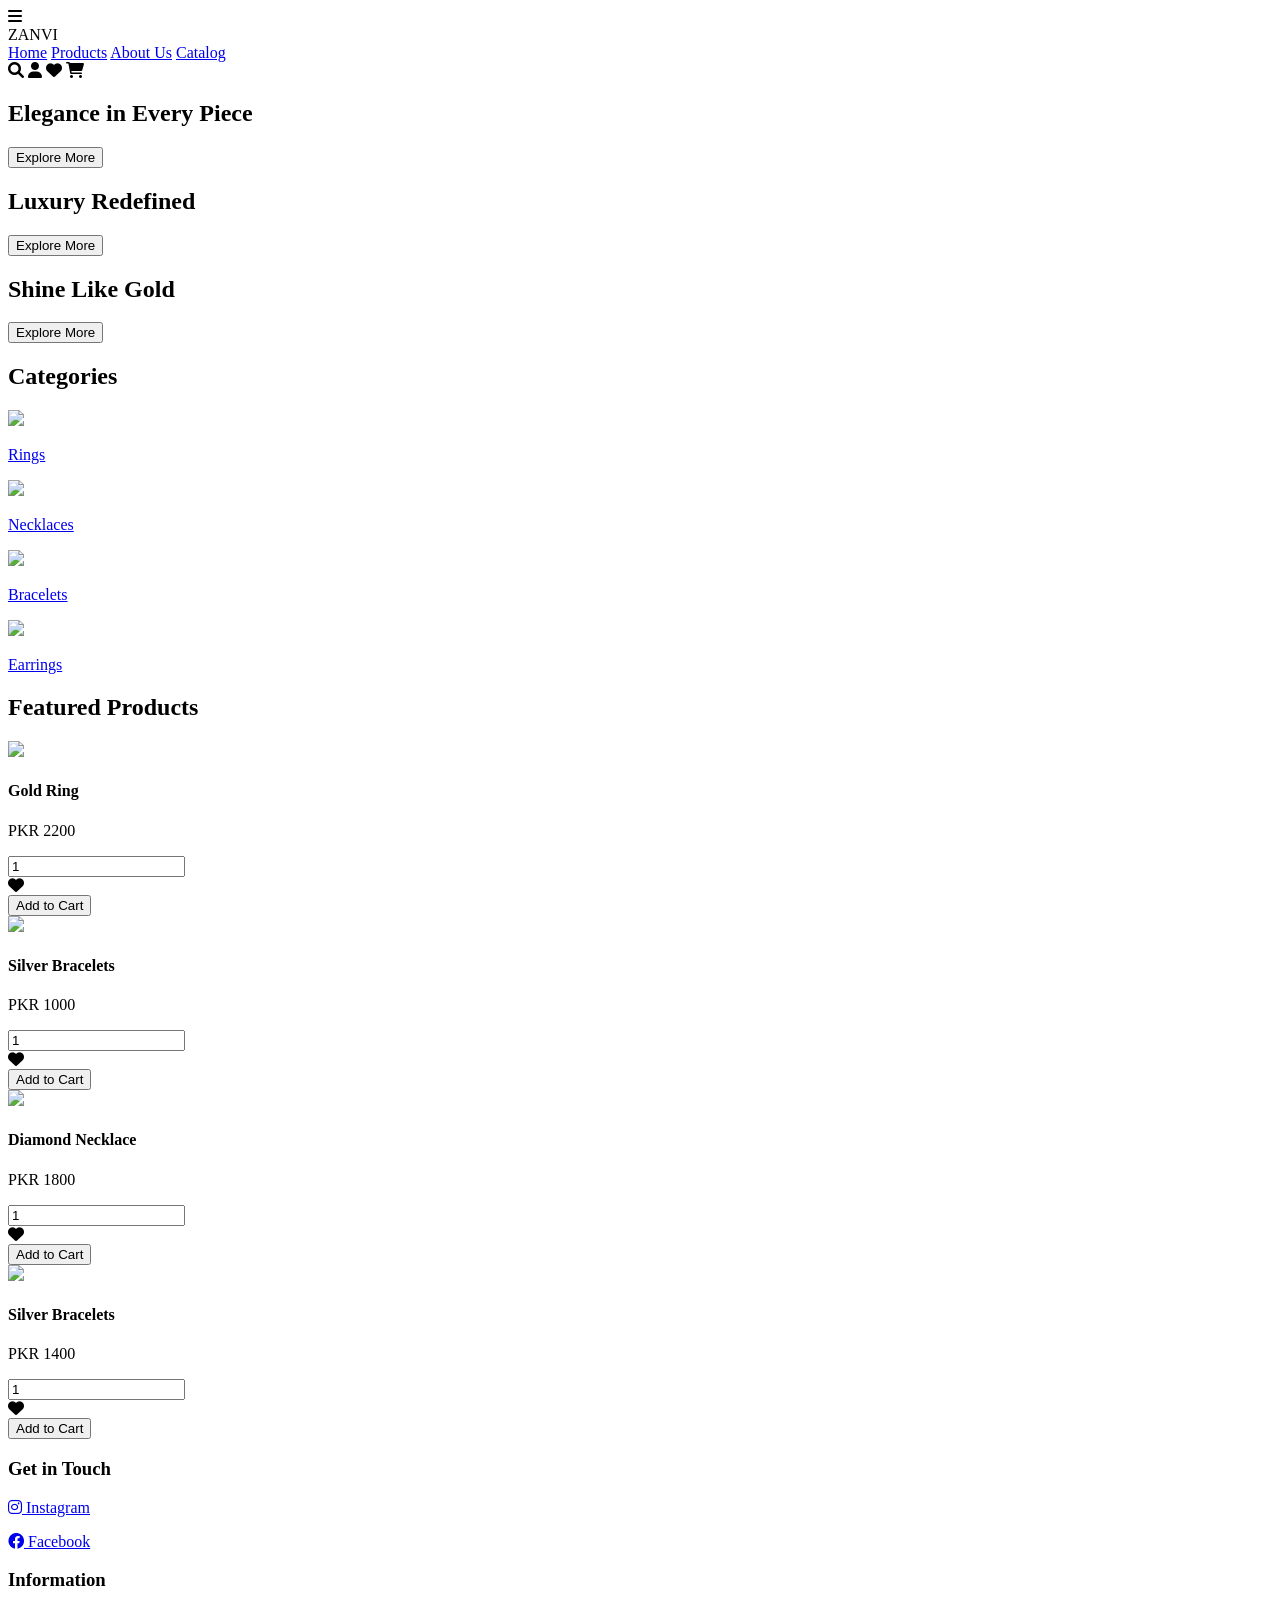
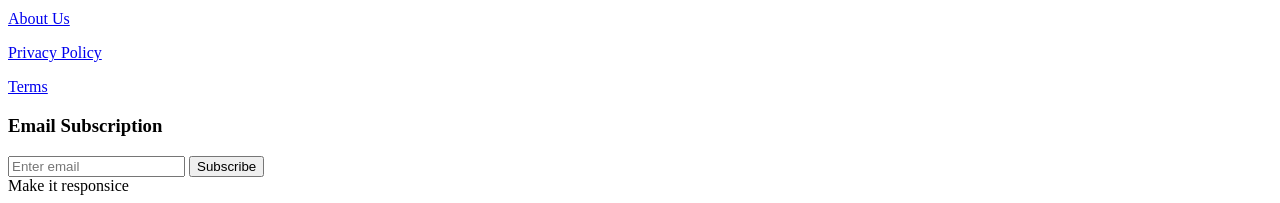
==== index.html @ 7e4253d9 "Rename jewelry.html to index.html" ====
<!DOCTYPE html>
<html lang="en">
<head>
<meta charset="UTF-8">
<meta name="viewport" content="width=device-width, initial-scale=1.0">
<link rel="stylesheet" href="jewel.css">
<title>ZANVI Jewelry</title>

<link rel="stylesheet" href="https://cdnjs.cloudflare.com/ajax/libs/font-awesome/6.0.0/css/all.min.css">
</head>

<body>

<!-- HEADER -->
<header>
    <div class="menu-toggle" onclick="toggleMenu()">
    <i class="fa fa-bars"></i>
</div>
    <div class="logo">ZANVI</div>

    <nav>
        <a href="#">Home</a>
        <a href="#">Products</a>
        <a href="#">About Us</a>
        <a href="#">Catalog</a>
    </nav>

    <div class="icons">
        <i class="fa fa-search"></i>
        <i class="fa fa-user"></i>
        <i class="fa fa-heart"></i>
        <i class="fa fa-shopping-cart"></i>
    </div>
</header>

<!-- 🔥 SLIDER -->
<section class="slider">

    <div class="slide active" style="background-image:url('back1.png')">
        <h1>Elegance in Every Piece</h1>
        <button>Explore More</button>
    </div>

    <div class="slide" style="background-image:url('AI_Generated_Image_2026-04-16.png')">
        <h1>Luxury Redefined</h1>
        <button>Explore More</button>
    </div>

    <div class="slide" style="background-image:url('back2.png')">
        <h1>Shine Like Gold</h1>
        <button>Explore More</button>
    </div>

    <div class="dots">
        <span class="dot active" onclick="goToSlide(0)"></span>
        <span class="dot" onclick="goToSlide(1)"></span>
        <span class="dot" onclick="goToSlide(2)"></span>
    </div>

</section>

<!-- 🌸 CATEGORIES -->
<section class="categories">
    <h2>Categories</h2>
    <a href="#" class="category-box">
        <img src="rings.jpeg">
        <p>Rings</p>
    </a>

    <a href="#" class="category-box">
        <img src="necklace.jpeg">
        <p>Necklaces</p>
    </a>

    <a href="#" class="category-box">
        <img src="Braclets.jpeg">
        <p>Bracelets</p>
    </a>

    <a href="#" class="category-box">
        <img src="ear_rings.jpeg">
        <p>Earrings</p>
    </a>

</section>

<!-- PRODUCTS -->
<section class="products">
    <h2>Featured Products</h2>

    <div class="product-card">
    <img src="gold.jpeg">
    <h4>Gold Ring</h4>
    <p class="price">PKR 2200</p>

    <div class="actions">
        <input class="qty" type="number" value="1" min="1">

        <div>
            <i class="fa fa-heart icon-btn"></i>
        </div>
    </div>

    <button class="add-cart">Add to Cart</button>
</div>

    <div class="product-card">
    <img src="silver.jpeg">
    <h4>Silver Bracelets</h4>
    <p class="price">PKR 1000</p>

    <div class="actions">
        <input class="qty" type="number" value="1" min="1">

        <div>
            <i class="fa fa-heart icon-btn"></i>
        </div>
    </div>

    <button class="add-cart">Add to Cart</button>
</div>

    <div class="product-card">
    <img src="diamond.jpeg">
    <h4>Diamond Necklace</h4>
    <p class="price">PKR 1800</p>

    <div class="actions">
        <input class="qty" type="number" value="1" min="1">

        <div>
            <i class="fa fa-heart icon-btn"></i>
        </div>
    </div>

    <button class="add-cart">Add to Cart</button>
</div>
<div class="product-card">
    <img src="silver.jpeg">
    <h4>Silver Bracelets</h4>
    <p class="price">PKR 1400</p>

    <div class="actions">
        <input class="qty" type="number" value="1" min="1">

        <div>
            <i class="fa fa-heart icon-btn"></i>
        </div>
    </div>

    <button class="add-cart">Add to Cart</button>
</div>
</section>

<!-- FOOTER -->
<footer>
    <div>
        <h3>Get in Touch</h3>
        <a href="https://instagram.com" target="_blank">
            <p><i class="fab fa-instagram"></i> Instagram</p>
        </a>

        <a href="https://facebook.com" target="_blank">
            <p><i class="fab fa-facebook"></i> Facebook</p>
        </a>
    </div>

    <div>
        <h3>Information</h3>
        <a href="#"><p>About Us</p></a>
        <a href="#"><p>Privacy Policy</p></a>
        <a href="#"><p>Terms</p></a>
    </div>

    <div>
        <h3>Email Subscription</h3>
        <input type="email" placeholder="Enter email">
        <button>Subscribe</button>
    </div>
</footer>
<!-- JS SLIDER -->
<script>
let index = 0;
const slides = document.querySelectorAll(".slide");
const dots = document.querySelectorAll(".dot");

function showSlide(i) {
    slides.forEach(s => s.classList.remove("active"));
    dots.forEach(d => d.classList.remove("active"));

    slides[i].classList.add("active");
    dots[i].classList.add("active");
    index = i;
}

function goToSlide(i) {
    showSlide(i);
}

setInterval(() => {
    index = (index + 1) % slides.length;
    showSlide(index);
}, 4000);
function toggleMenu() {
    document.querySelector("nav").classList.toggle("active");
}
</script>

</body>
</html> Make it responsice
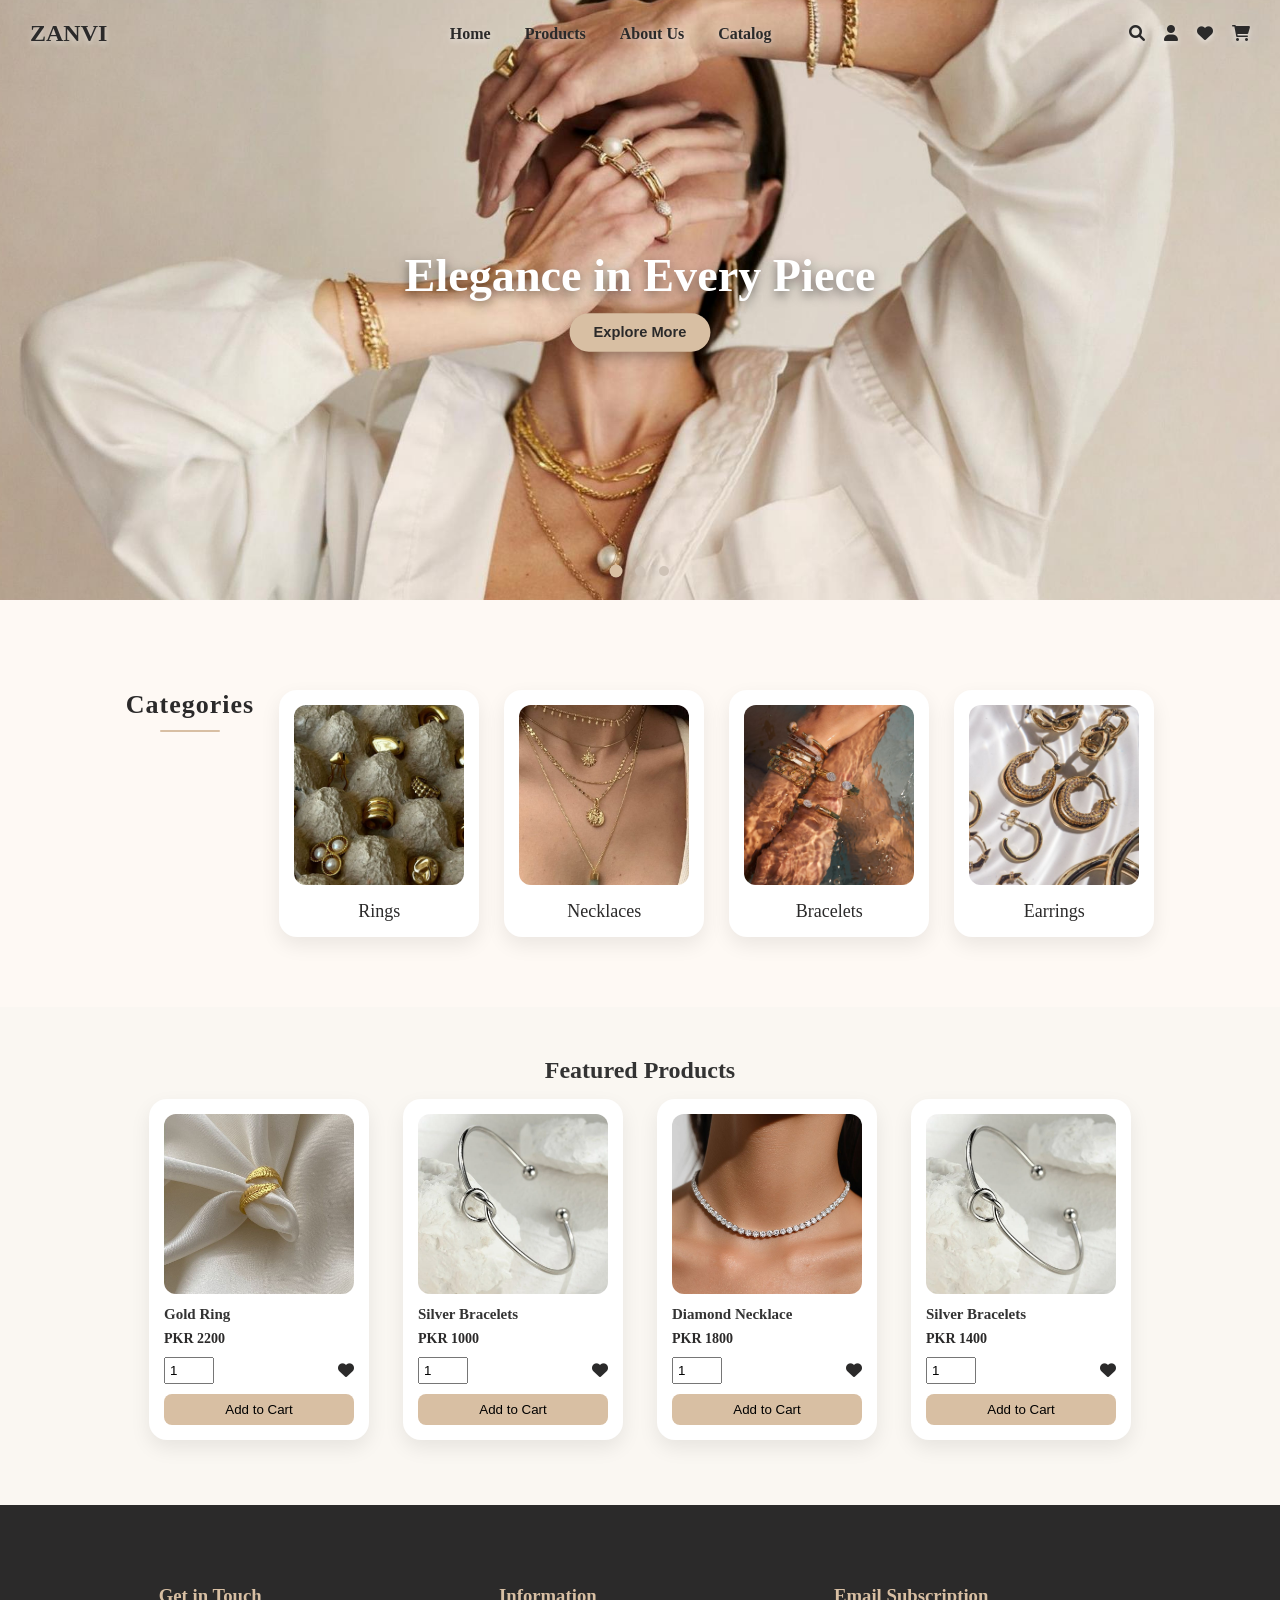
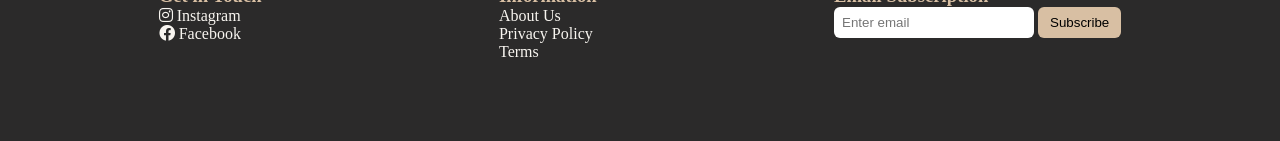
==== commit ab2e72d5: "Update index.html" ====
--- a/index.html
+++ b/index.html
@@ -207,4 +207,4 @@
 </script>
 
 </body>
-</html> Make it responsice
+</html>
--- a/jewel.css
+++ b/jewel.css
@@ -0,0 +1,544 @@
+
+/* 🎨 GLOBAL PASTEL THEME */
+* {
+    margin: 0;
+    padding: 0;
+    box-sizing: border-box;
+}
+img {
+    max-width: 100%;
+    height: auto;
+}
+body {
+    overflow-x: hidden;
+}
+body {
+    margin: 0;
+    font-family: 'Georgia', serif;
+    background: #faf7f2; /* soft ivory */
+    color: #333;
+}
+
+/* HEADER */
+header {
+    position: absolute;
+    top: 0;
+    left: 0;
+    width: 100%;
+
+    display: flex;
+    justify-content: space-between;
+    align-items: center;
+    padding: 20px 30px;
+
+    background: transparent; /* no blur, no color */
+    z-index: 1000;
+}
+
+.logo {
+    font-size: 24px;
+    font-weight: bold;
+    color: #2b2a2a;
+    text-shadow: 0 2px 6px rgba(255,255,255,0.6); /* 🔥 readability */
+}
+
+nav a {
+    margin: 0 15px;
+    text-decoration: none;
+    color: #2b2a2a;
+    font-weight: 600;
+
+    text-shadow: 0 2px 6px rgba(255,255,255,0.6);
+    transition: 0.3s;
+}
+
+nav a:hover {
+    color: #d8bfa3;
+}
+
+.icons i {
+    margin-left: 15px;
+    cursor: pointer;
+    color: #2b2a2a;
+    text-shadow: 0 2px 6px rgba(255,255,255,0.6);
+}
+
+.slider::before {
+    content: "";
+    position: absolute;
+    inset: 0;
+    z-index: 1;
+}
+.slide {
+    z-index: 2;
+}
+
+/* 🔥 SLIDER */
+.slider {
+    position: relative;
+    height: 600px;
+    width: 100%; /* full width */
+    overflow: hidden;
+}
+
+
+.slide {
+    position: absolute;
+    width: 100%;
+    height: 100%;
+
+    background-size: cover;
+    background-position: center;
+    background-repeat: no-repeat;
+
+    display: flex;
+    flex-direction: column;
+    justify-content: center;
+    align-items: center;
+
+    opacity: 0;
+    transform: scale(1.05);
+    transition: opacity 1s ease, transform 4s ease;
+
+    z-index: 0; /* 🔥 important */
+}
+
+
+.slide.active {
+    opacity: 1;
+    transform: scale(1.1);
+}
+@keyframes slowZoom {
+    0% {
+        transform: scale(1.05);
+    }
+    100% {
+        transform: scale(1.15);
+    }
+}
+
+.slide.active {
+    animation: slowZoom 6s ease-in-out;
+}
+
+.slide.active {
+    opacity: 1;
+}
+
+.slide h1 {
+    font-size: 42px;
+    color: white; /* 🔥 bright text */
+    text-shadow: 0 3px 10px rgba(0,0,0,0.5);
+}
+
+.slide button {
+    padding: 10px 22px;
+    border: none;
+    background: #d8bfa3;
+    color: #2b2a2a;
+    cursor: pointer;
+    border-radius: 25px;
+    margin-top: 10px;
+    font-weight: bold;
+    
+
+    box-shadow: 0 4px 12px rgba(0,0,0,0.3);
+}
+
+.slide button:hover {
+    background: #c9a888;
+}
+
+/* DOTS */
+.dots {
+    position: absolute;
+    bottom: 20px;
+    width: 100%;
+    text-align: center;
+}
+
+.dot {
+    height: 10px;
+    width: 10px;
+    margin: 0 5px;
+    display: inline-block;
+    background: #cfc3b7;
+    border-radius: 50%;
+    cursor: pointer;
+    transition: 0.3s;
+}
+
+.dot.active {
+    background: #d8bfa3;
+    transform: scale(1.3);
+}
+
+/* 🌸 CATEGORY SECTION (UPGRADED) */
+.categories {
+    display: flex;
+    justify-content: center;
+    gap: 25px;
+
+    padding: 90px 70px 70px; /* 👈 more top space = gap from header */
+
+    background: url('../Aishaa/backkk.jpeg') center/cover no-repeat;
+    position: relative;
+}
+.categories {
+    background-attachment: fixed;
+}
+
+.categories h2 {
+    text-align: center;
+    font-size: 26px;
+    font-weight: 600;
+    margin-bottom: 30px;
+    color: #2b2a2a;
+    letter-spacing: 1px;
+    position: relative;
+}
+
+/* optional luxury underline like modern stores */
+.categories h2::after {
+    content: "";
+    display: block;
+    width: 60px;
+    height: 2px;
+    background: #d8bfa3;
+    margin: 10px auto 0;
+    border-radius: 2px;
+}
+
+/* CATEGORY CARD */
+.category-box {
+    text-decoration: none;
+    text-align: center;
+    width: 200px;
+    padding: 15px;
+    background: #ffffff;
+    border-radius: 18px;
+    box-shadow: 0 8px 20px rgba(0,0,0,0.08);
+    transition: 0.4s;
+    color: #2b2a2a;
+}
+.category-box {
+    position: relative;
+    z-index: 1;
+}
+
+.category-box img {
+    width: 100%;
+    height: 180px;
+    object-fit: cover;
+    border-radius: 12px;
+}
+
+.category-box p {
+    margin-top: 12px;
+    font-size: 18px;
+}
+
+/* hover effect */
+.category-box:hover {
+    transform: translateY(-10px);
+    box-shadow: 0 12px 25px rgba(216,191,163,0.5);
+}
+
+.categories::before {
+    content: "";
+    position: absolute;
+    inset: 0;
+    background: rgba(255, 250, 245, 0.75); /* soft pastel overlay */
+    z-index: 0;
+}
+
+/* PRODUCTS */
+.products {
+
+    padding: 50px;
+    text-align: center;
+}
+
+.product-card {
+    display: inline-block;
+    width: 220px;
+    margin: 15px;
+    padding: 15px;
+    border-radius: 18px;
+
+    background: #fff;
+    box-shadow: 0 8px 20px rgba(0,0,0,0.08);
+
+    text-align: left;
+    transition: 0.3s ease;
+}
+
+.product-card img {
+    width: 100%;
+    height: 180px;
+    object-fit: cover;
+    border-radius: 12px;
+}
+
+.product-card h4 {
+    font-size: 15px;
+    margin: 8px 0;
+}
+
+.price {
+    font-weight: bold;
+    font-size: 14px;
+    color: #2b2a2a;
+    margin-bottom: 10px;
+}
+
+/* ACTION BUTTONS */
+.actions {
+    display: flex;
+    justify-content: space-between;
+    align-items: center;
+    margin-top: 10px;
+}
+
+.qty {
+    width: 50px;
+    padding: 4px;
+}
+
+.icon-btn {
+    cursor: pointer;
+    font-size: 16px;
+    margin-left: 5px;
+    color: #2b2a2a;
+}
+
+.add-cart {
+    margin-top: 10px;
+    width: 100%;
+    padding: 8px;
+    background: #d8bfa3;
+    border: none;
+    border-radius: 8px;
+    cursor: pointer;
+}
+
+.add-cart:hover {
+    background: #c9a888;
+}
+
+.product-card p {
+    margin: 0;
+    font-weight: bold;
+    color: #2b2a2a;
+}
+
+/* hover effect (same feel as categories) */
+.product-card:hover {
+    transform: translateY(-10px);
+    box-shadow: 0 12px 25px rgba(216,191,163,0.5);
+}
+
+/* FOOTER */
+footer {
+    background: #2b2a2a;
+    color: #f8f5f0;
+    display: flex;
+    justify-content: space-around;
+    padding: 80px 40px; /* increased height */
+}
+
+footer h3 {
+    color: #d8bfa3;
+}
+
+footer input {
+    padding: 8px;
+    width: 200px;
+    border-radius: 6px;
+    border: none;
+}
+
+footer button {
+    padding: 8px 12px;
+    background: #d8bfa3;
+    border: none;
+    border-radius: 6px;
+    cursor: pointer;
+}
+footer a {
+    text-decoration: none;
+    color: inherit;
+}
+footer a:hover {
+    color: #d8bfa3;
+}
+
+
+.slide button {
+    cursor: pointer;
+} 
+
+/* 📱 RESPONSIVE DESIGN */
+
+/* Tablets */
+@media (max-width: 992px) {
+
+    header {
+        flex-direction: column;
+        gap: 10px;
+        padding: 15px;
+    }
+
+    nav {
+        display: flex;
+        flex-wrap: wrap;
+        justify-content: center;
+    }
+
+    nav a {
+        margin: 8px;
+        font-size: 14px;
+    }
+
+    .slider {
+        height: 450px;
+    }
+
+    .slide h1 {
+        font-size: 30px;
+        text-align: center;
+    }
+
+    .categories {
+        flex-wrap: wrap;
+        padding: 70px 20px;
+    }
+
+    .category-box {
+        width: 45%;
+    }
+
+    .products {
+        padding: 30px;
+    }
+
+    .product-card {
+        width: 45%;
+    }
+
+    footer {
+        flex-wrap: wrap;
+        gap: 30px;
+        text-align: center;
+    }
+}
+
+
+/* 📱 Mobile */
+@media (max-width: 576px) {
+
+    header {
+        flex-direction: column;
+        text-align: center;
+    }
+
+    .logo {
+        font-size: 20px;
+    }
+
+    nav {
+        flex-direction: column;
+    }
+
+    nav a {
+        margin: 6px 0;
+        font-size: 14px;
+    }
+
+    .icons {
+        margin-top: 8px;
+    }
+
+    .slider {
+        height: 350px;
+    }
+
+    .slide h1 {
+        font-size: 22px;
+        padding: 0 10px;
+    }
+
+    .slide button {
+        padding: 8px 16px;
+        font-size: 12px;
+    }
+
+    .categories {
+        flex-direction: column;
+        align-items: center;
+        padding: 60px 20px;
+    }
+
+    .category-box {
+        width: 90%;
+    }
+
+    .product-card {
+        width: 90%;
+    }
+
+    .products {
+        padding: 20px;
+    }
+
+    footer {
+        flex-direction: column;
+        text-align: center;
+        padding: 50px 20px;
+    }
+
+    footer input {
+        width: 100%;
+        margin-bottom: 10px;
+    }
+}
+
+/* hide hamburger on desktop */
+.menu-toggle {
+    display: none;
+    font-size: 22px;
+    cursor: pointer;
+}
+
+/* MOBILE NAV */
+@media (max-width: 576px) {
+
+    .menu-toggle {
+        display: block;
+        position: absolute;
+        right: 20px;
+        top: 20px;
+    }
+
+    nav {
+        display: none;
+        flex-direction: column;
+        background: #fff;
+        position: absolute;
+        top: 70px;
+        left: 0;
+        width: 100%;
+        padding: 15px 0;
+        box-shadow: 0 5px 15px rgba(0,0,0,0.1);
+    }
+
+    nav.active {
+        display: flex;
+    }
+
+    nav a {
+        padding: 10px;
+        margin: 0;
+        text-align: center;
+    }
+}
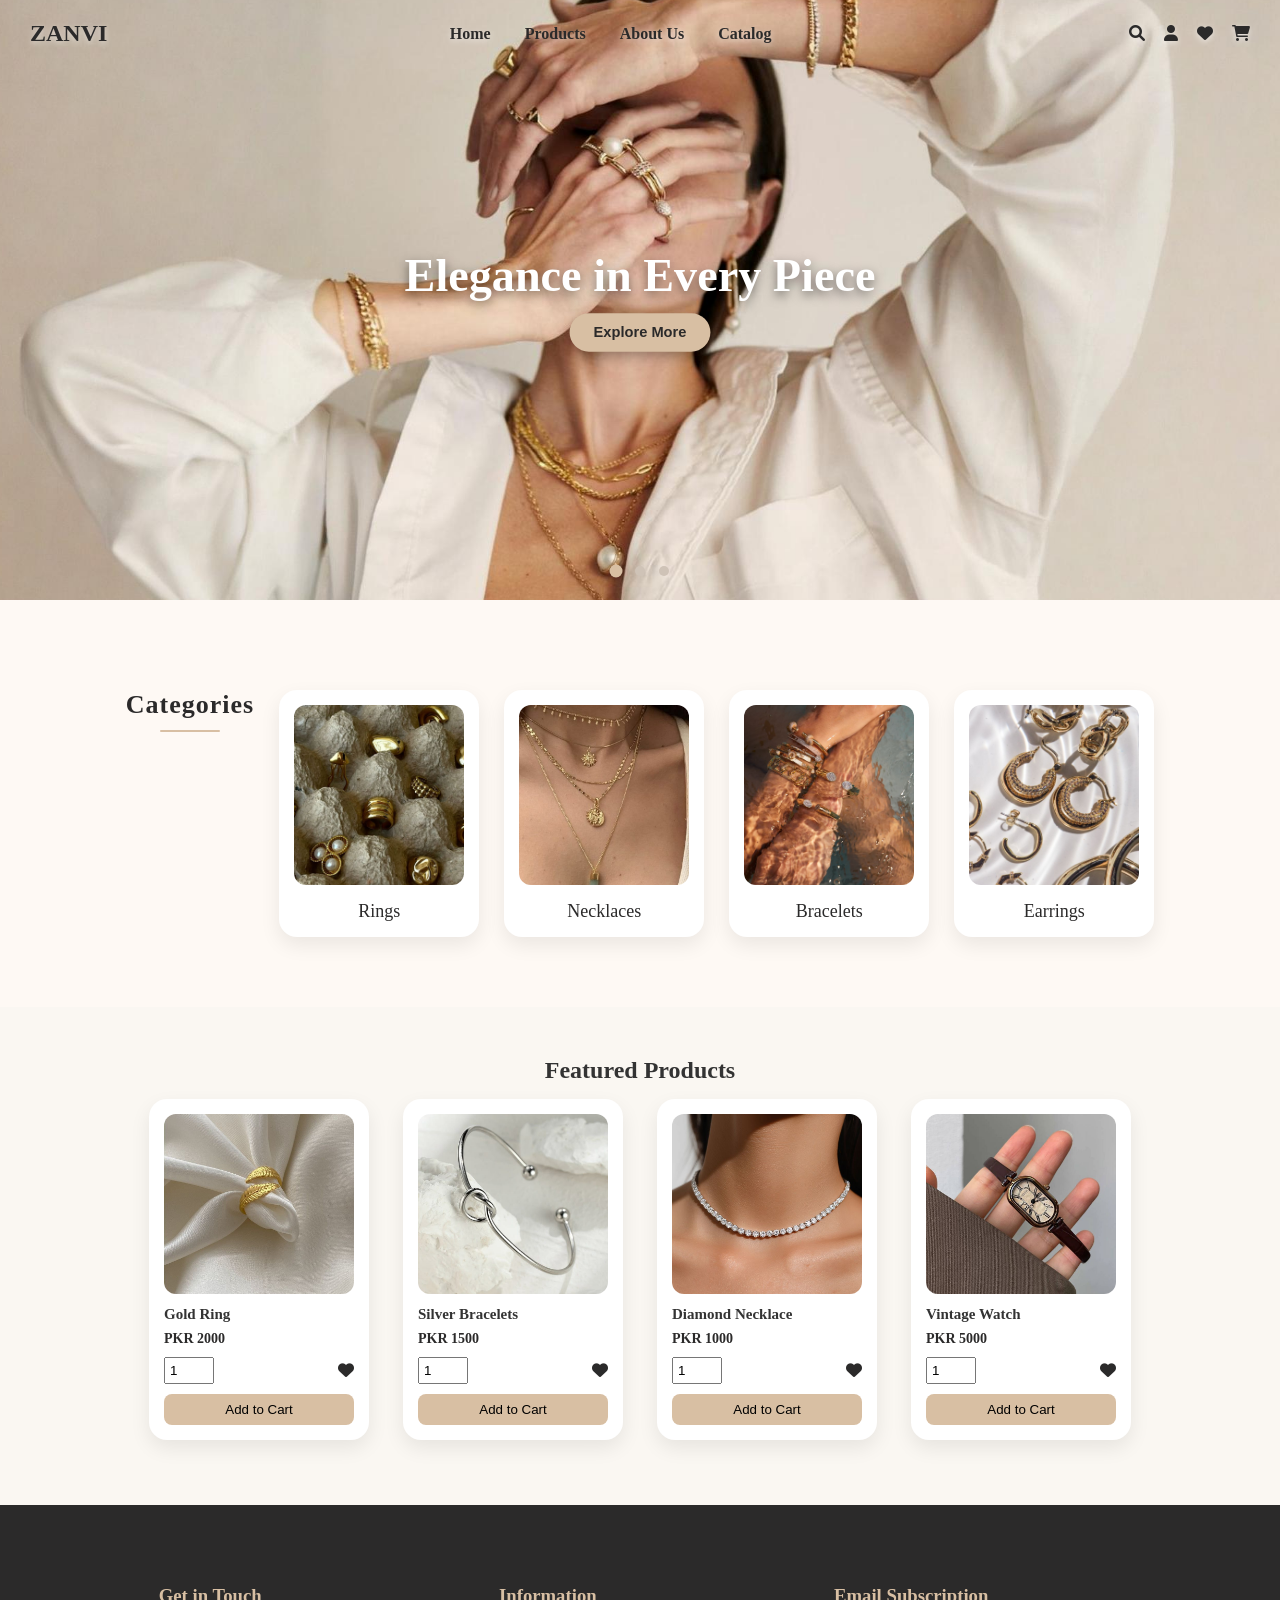
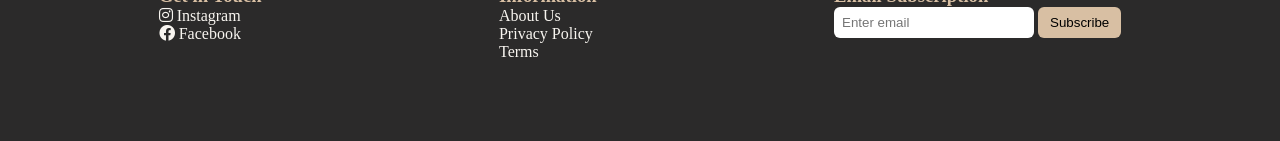
==== commit 670cbf44: "Update index.html" ====
--- a/index.html
+++ b/index.html
@@ -91,7 +91,7 @@
     <div class="product-card">
     <img src="gold.jpeg">
     <h4>Gold Ring</h4>
-    <p class="price">PKR 2200</p>
+    <p class="price">PKR 2000</p>
 
     <div class="actions">
         <input class="qty" type="number" value="1" min="1">
@@ -107,7 +107,7 @@
     <div class="product-card">
     <img src="silver.jpeg">
     <h4>Silver Bracelets</h4>
-    <p class="price">PKR 1000</p>
+    <p class="price">PKR 1500</p>
 
     <div class="actions">
         <input class="qty" type="number" value="1" min="1">
@@ -123,7 +123,7 @@
     <div class="product-card">
     <img src="diamond.jpeg">
     <h4>Diamond Necklace</h4>
-    <p class="price">PKR 1800</p>
+    <p class="price">PKR 1000</p>
 
     <div class="actions">
         <input class="qty" type="number" value="1" min="1">
@@ -136,9 +136,9 @@
     <button class="add-cart">Add to Cart</button>
 </div>
 <div class="product-card">
-    <img src="silver.jpeg">
-    <h4>Silver Bracelets</h4>
-    <p class="price">PKR 1400</p>
+    <img src="watch.jpeg">
+    <h4>Vintage Watch</h4>
+    <p class="price">PKR 5000</p>
 
     <div class="actions">
         <input class="qty" type="number" value="1" min="1">
@@ -156,7 +156,7 @@
 <footer>
     <div>
         <h3>Get in Touch</h3>
-        <a href="https://instagram.com" target="_blank">
+        <a href="https://www.instagram.com/za_nvi?igsh=eGp0cHF1bWd4aGdh" target="_blank">
             <p><i class="fab fa-instagram"></i> Instagram</p>
         </a>
 
